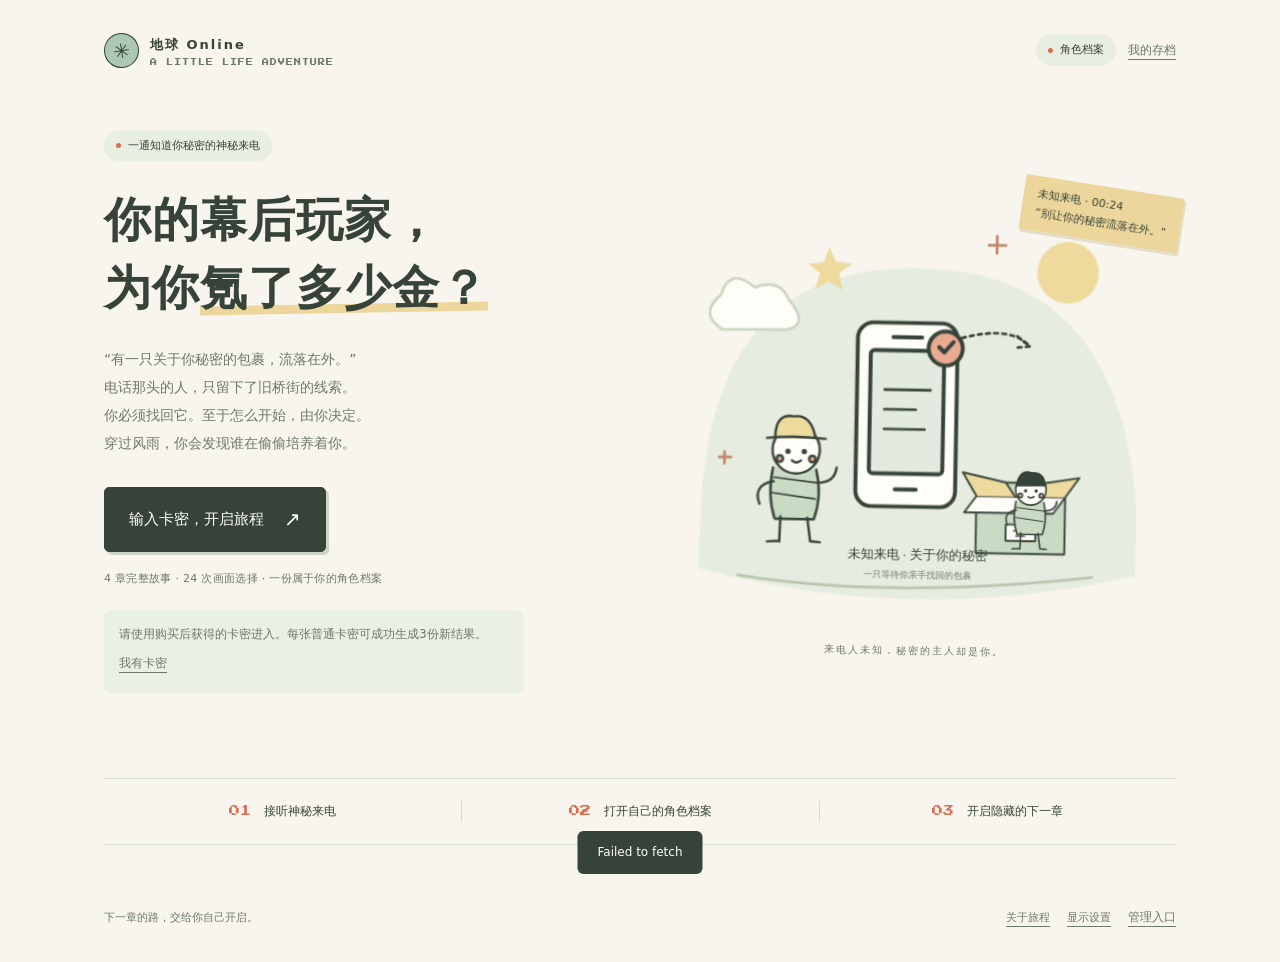
==== index.html @ 6437bb56 "Add frontend pages and test logic" ====
<!doctype html>
<html lang="zh-CN">
<head>
  <meta charset="UTF-8"><meta name="viewport" content="width=device-width,initial-scale=1,viewport-fit=cover">
  <meta name="theme-color" content="#f7f5ed">
  <title>地球 Online · 你的幕后玩家</title>
  <meta name="description" content="一通神秘来电，一只藏着你秘密的包裹。走过旧桥街、雨天和档案馆，找回自己的角色养成档案。">
  <link rel="icon" href="data:image/svg+xml,%3Csvg xmlns='http://www.w3.org/2000/svg' viewBox='0 0 80 80'%3E%3Crect x='12' y='20' width='56' height='45' rx='8' fill='%23acc4b7'/%3E%3Cpath d='M12 26L40 45 68 26' fill='none' stroke='%23364337' stroke-width='4'/%3E%3C/svg%3E">
  <link rel="stylesheet" href="./style.css">
  <script src="./qrcode.js" defer></script>
  <script type="module" src="./app.mjs"></script>
</head>
<body><main id="app"></main><div id="toast" class="toast" role="status" aria-live="polite"></div><div id="modal-root"></div></body>
</html>
---- style.css ----
@font-face{font-family:Pixel;src:url('./pixel.ttf') format('truetype');font-display:swap}
:root{--paper:#f7f5ed;--white:#fffdf7;--ink:#364338;--soft:#6d786d;--green:#dce7d9;--mint:#acc7b5;--orange:#d96e52;--yellow:#ecd69b;--line:#d7dccf;--serif:Georgia,'Songti SC','SimSun',serif;--sans:'PingFang SC','Microsoft YaHei',system-ui,sans-serif}
*{box-sizing:border-box}body{margin:0;color:var(--ink);background:var(--paper);font:15px/1.75 var(--sans);-webkit-font-smoothing:antialiased}button,input{font:inherit}button,a{-webkit-tap-highlight-color:transparent}button{cursor:pointer;color:inherit}button:disabled{cursor:default;opacity:.45}a{color:inherit}button:focus-visible,a:focus-visible,input:focus-visible{outline:3px solid var(--orange);outline-offset:5px}button{touch-action:manipulation}button svg{pointer-events:none}.pixel{font-family:Pixel,monospace;letter-spacing:.02em}.subtle{color:var(--soft)}.small{font-size:12px}.eyebrow{font:9px/1.8 Pixel,monospace;letter-spacing:1px}.page{max-width:1160px;margin:auto;padding:0 44px}.topbar{height:100px;display:flex;align-items:center;justify-content:space-between;gap:16px}.brand{display:flex;align-items:center;gap:11px;text-decoration:none;border:0;background:none;padding:0;text-align:left}.brand-mark{width:35px;height:35px;display:grid;place-items:center;border:1.5px solid var(--ink);border-radius:50%;background:var(--mint);font-size:20px;transform:rotate(-9deg)}.brand strong{font-size:13px;letter-spacing:2px}.brand small{display:block;font:7px/1.8 Pixel;color:var(--soft);letter-spacing:1px}.utility{display:flex;gap:12px;align-items:center}.textbtn{background:none;border:0;padding:6px 0;font-size:12px;color:var(--soft);text-decoration:underline;text-underline-offset:5px}.badge{display:inline-flex;align-items:center;gap:7px;background:#e9eee2;border-radius:20px;padding:6px 12px;font-size:11px}.badge:before{content:'';width:5px;height:5px;border-radius:50%;background:var(--orange)}.hero{min-height:665px;display:grid;grid-template-columns:1fr 1fr;align-items:center;gap:40px;padding:30px 0 65px}.hero-copy{padding-bottom:20px}.hero h1{font-size:47px;font-weight:600;letter-spacing:1px;line-height:1.45;margin:25px 0 22px}.hero h1 em{font-style:normal;position:relative;white-space:nowrap}.hero h1 em:after{content:'';position:absolute;left:0;right:0;height:9px;bottom:2px;background:var(--yellow);z-index:-1;transform:rotate(-1deg)}.hero p{max-width:395px;color:var(--soft);line-height:2;font-size:14px;margin:0 0 30px}.primary{border:1.5px solid var(--ink);border-radius:5px;background:var(--ink);color:var(--white);padding:14px 24px;display:inline-flex;align-items:center;justify-content:center;gap:20px;box-shadow:3px 3px 0 #ced5c7;transition:transform .2s,box-shadow .2s}.primary:hover{transform:translate(-1px,-2px);box-shadow:4px 5px 0 #ced5c7}.primary:active{transform:translate(1px,1px);box-shadow:1px 1px 0 #ced5c7}.primary .arrow{font-size:20px;font-weight:400}.secondary{border:1px solid var(--line);border-radius:5px;background:var(--white);padding:11px 20px}.hero-actions{display:flex;gap:16px;align-items:center;flex-wrap:wrap}.micro{font-size:11px;color:var(--soft);margin-top:17px;letter-spacing:.3px}.hero-art{position:relative;transform:rotate(1deg)}.hero-art svg{width:100%;display:block}.art-caption{position:absolute;bottom:17px;left:0;right:0;text-align:center;font:10px var(--serif);letter-spacing:2px;color:var(--soft)}.hero-note{position:absolute;top:15px;right:-2px;font-size:11px;transform:rotate(8deg);background:var(--yellow);padding:8px 14px;box-shadow:2px 3px 0 #e4dec8}.intro-strip{border-top:1px solid var(--line);border-bottom:1px solid var(--line);display:grid;grid-template-columns:repeat(3,1fr);padding:22px 0;margin-bottom:44px}.intro-strip>div{display:flex;gap:13px;align-items:center;justify-content:center;font-size:12px}.intro-strip>div+div{border-left:1px solid var(--line)}.intro-strip span{font:11px Pixel;color:var(--orange)}.site-foot{display:flex;justify-content:space-between;gap:20px;align-items:center;padding:12px 0 28px;font-size:11px;color:var(--soft)}.footlinks{display:flex;gap:17px}.footlinks button{font-size:11px}.story-shell{max-width:750px;margin:auto;padding:0 28px 26px}.story-shell .topbar{height:75px}.story-head{text-align:center;max-width:530px;margin:14px auto 7px}.chapter{font-size:10px;color:var(--soft);letter-spacing:2px}.chapter b{font:8px Pixel;color:var(--orange);margin-right:8px}.story-head h1{font-size:25px;line-height:1.5;font-weight:600;margin:12px 0 9px;letter-spacing:1px}.story-head p{font-size:13px;line-height:1.9;color:var(--soft);margin:0 auto;min-height:50px;max-width:465px}.progress-line{height:3px;background:#e6e9df;border-radius:5px;overflow:hidden;margin:0 0 15px}.progress-line>span{display:block;height:100%;background:var(--mint);transition:width .4s}.counter{font:9px Pixel;color:var(--soft);white-space:nowrap}.stage{position:relative;max-width:575px;margin:auto;aspect-ratio:600/600;isolation:isolate}.stage>svg{width:100%;height:100%;display:block;overflow:visible}.scene-piece{opacity:0;transform-box:fill-box;transform-origin:50% 90%;animation:appear .55s cubic-bezier(.16,1,.3,1) forwards;animation-delay:var(--delay,.1s)}.scene-line{stroke-linecap:round;stroke-linejoin:round}.scene-sway{transform-box:fill-box;transform-origin:50% 95%;animation:sway 5s ease-in-out infinite}.anchor{position:absolute;transform:translate(-50%,-50%);z-index:3;width:max-content;max-width:37%;padding:0;border:0;background:none;min-width:44px;min-height:44px}.anchor .bubble{position:relative;display:block;background:rgba(255,253,247,.97);border:1.3px solid var(--ink);border-radius:6px;padding:7px 11px;font-size:12px;line-height:1.6;box-shadow:2px 3px 0 rgba(54,67,56,.12);opacity:0;animation:bubble-in .35s ease-out forwards;animation-delay:var(--delay,.5s);transition:background .15s,box-shadow .15s}.anchor .bubble:before{content:'';position:absolute;left:50%;top:-6px;width:9px;height:9px;background:inherit;border-left:1.3px solid var(--ink);border-top:1.3px solid var(--ink);transform:translateX(-50%) rotate(45deg)}.anchor:hover .bubble,.anchor.selected .bubble{background:var(--green);box-shadow:3px 4px 0 rgba(54,67,56,.2)}.anchor.selected .bubble{border-width:2px}.choice-mark{font-size:10px;color:var(--orange);margin-right:4px}.stage-help{text-align:center;font-size:11px;color:var(--soft);margin:-4px 0 16px;min-height:20px}.story-footer{display:flex;align-items:center;justify-content:space-between;gap:20px;max-width:575px;margin:auto;border-top:1px solid var(--line);padding-top:14px}.story-footer .primary{padding:9px 20px;font-size:13px}.backbtn{border:0;background:none;padding:8px 0;color:var(--soft);font-size:12px}.inventory{display:flex;gap:6px;align-items:center}.inventory span{border:1px solid var(--line);background:#f2f2e8;font-size:10px;border-radius:4px;padding:2px 7px}.inventory label{font-size:10px;color:var(--soft);margin-right:3px}.saved{font-size:10px;color:var(--soft)}.skip-animation{background:none;border:0;font-size:10px;color:var(--soft);padding:7px}.stage.skip .scene-piece,.stage.skip .bubble{animation:none;opacity:1;translate:none;rotate:none}.stage.skip .scene-sway{animation:none}.transition-note{max-width:520px;text-align:center;color:var(--soft);font-size:11px;margin:8px auto 0;animation:fade .3s}.result-shell{max-width:820px;padding:0 28px 50px;margin:auto}.result-paper{background:var(--white);border:1px solid #dce0d3;padding:35px 44px 28px;position:relative;box-shadow:5px 6px 0 #e9eadf;margin:20px 0 28px}.result-paper:before{content:'';position:absolute;left:42%;top:-11px;width:95px;height:23px;background:#e8dfbeaa;transform:rotate(-3deg)}.result-head{display:flex;gap:10px;justify-content:space-between;align-items:center;font-size:10px;color:var(--soft)}.result-title{text-align:center;margin-top:25px}.result-title h1{font-size:33px;line-height:1.5;letter-spacing:2px;margin:10px 0}.role-art{height:185px;max-width:260px;margin:0 auto}.role-art svg{width:100%;height:100%}.amount-block{text-align:center;padding:18px 0 24px}.amount-block small{font-size:11px;color:var(--soft);letter-spacing:2px}.amount{font:32px/1.6 Pixel;margin-top:14px}.amount-unit{font-size:11px;color:var(--soft);margin-top:6px}.section-title{display:flex;align-items:center;gap:12px;margin:20px 0 12px;font-size:13px;font-weight:600}.section-title:after{content:'';height:1px;background:var(--line);flex:1}.ledger{border-top:1px dashed #b8c5b5}.pack{border-bottom:1px dashed #cdd5c5;padding:13px 0}.pack-line{display:flex;align-items:center;justify-content:space-between;gap:10px;font-size:13px}.pack-line strong{font-weight:600}.pack-line span{font:11px Pixel}.pack p{font-size:11px;color:var(--soft);margin:7px 0 0;line-height:1.8}.pack details{font-size:11px;color:var(--soft);margin-top:6px}.pack summary{cursor:pointer;font-size:10px;list-style:none}.pack summary:before{content:'＋ ';color:var(--orange)}.pack details[open] summary:before{content:'－ '}.portrait{font-size:13px;line-height:2;color:#566052}.message{font-size:14px;line-height:2;padding:13px 0 8px;margin:0;color:var(--ink)}.message:before{content:'“';font:40px var(--serif);color:var(--orange);display:block;height:31px}.result-actions{text-align:center;margin:30px 0 12px}.egg-card{border-top:1px dashed #c1cbb9;margin-top:28px;padding:28px 0 0;animation:fade .5s}.egg-card .eyebrow{color:var(--orange)}.egg-card h2{font-size:22px;line-height:1.5;margin:16px 0}.egg-card p{font-size:13px;line-height:2;white-space:pre-line}.result-tail{text-align:center;font-size:10px;color:var(--soft);margin-top:25px}.button-row{display:flex;justify-content:center;gap:12px;flex-wrap:wrap}.end-note{text-align:center;margin:30px 0 16px;color:var(--soft);font-size:12px}.history-list{display:grid;gap:10px}.history-item{display:flex;justify-content:space-between;align-items:center;gap:15px;border:1px solid var(--line);background:var(--white);border-radius:6px;padding:16px;text-align:left}.history-item span{font-size:11px;color:var(--soft)}.modal-overlay{position:fixed;inset:0;background:#27342c66;backdrop-filter:blur(5px);display:grid;place-items:center;z-index:50;padding:24px;animation:fade .2s}.modal{width:min(540px,100%);max-height:88svh;overflow:auto;border:1px solid var(--ink);border-radius:9px;background:var(--paper);padding:28px;box-shadow:7px 9px 0 #2e3f3033}.modal.wide{width:min(670px,100%)}.modal-top{display:flex;justify-content:space-between;gap:20px;align-items:center;margin-bottom:15px}.modal h2{font-size:21px;margin:0}.modal p{font-size:13px;color:var(--soft);line-height:1.9}.closebtn{border:0;background:none;font-size:24px;width:35px;height:35px}.modal label{display:block;font-size:12px;margin:16px 0 6px}.modal input{width:100%;border:1px solid #b6c0b0;border-radius:4px;background:var(--white);padding:11px;font-size:13px;color:var(--ink)}.modal .primary{margin-top:20px;min-width:140px}.error{color:#b14b37!important;font-size:12px!important;min-height:20px}.poster-wrap{max-height:58svh;overflow:auto;background:#e9eadd;border-radius:4px;padding:12px;text-align:center}.poster-wrap img{max-width:100%;height:auto;display:block;box-shadow:0 2px 8px #0001}.toast{position:fixed;bottom:26px;left:50%;transform:translate(-50%,15px);background:var(--ink);color:var(--white);padding:11px 20px;font-size:12px;border-radius:6px;opacity:0;pointer-events:none;z-index:99;transition:.2s;max-width:90vw;text-align:center}.toast.show{opacity:1;transform:translate(-50%,0)}.loading-dot{width:9px;height:9px;background:var(--orange);box-shadow:15px 0 #b6c8b0,30px 0 #edda9c;animation:fade 1s infinite alternate;margin:40px auto}.hidden{display:none!important}@keyframes appear{from{opacity:0;translate:0 10px;rotate:-2deg}to{opacity:1;translate:0 0;rotate:0deg}}@keyframes bubble-in{from{opacity:0;translate:0 5px}to{opacity:1;translate:0 0}}@keyframes sway{0%,100%{rotate:-1.5deg}50%{rotate:1.5deg}}@keyframes fade{from{opacity:0}to{opacity:1}}
@media(min-width:900px){.story-head{margin-top:20px}.stage{max-width:500px}.story-shell{max-width:860px}.story-shell .topbar{height:80px}}
@media(max-width:700px){.page{padding:0 24px}.topbar{height:78px}.hero{display:flex;flex-direction:column;gap:8px;padding:14px 0 32px;min-height:0}.hero-copy{align-self:stretch;padding-bottom:0}.hero h1{font-size:34px;margin:19px 0 17px;line-height:1.5}.hero p{font-size:13px;line-height:1.9;margin-bottom:22px}.hero-art{width:min(390px,100%);margin-top:8px}.hero-note{font-size:10px;top:12px;right:5px}.hero-actions .primary{font-size:13px;padding:13px 20px}.intro-strip{padding:17px 0;margin-bottom:20px}.intro-strip>div{font-size:10px;gap:6px;flex-direction:column}.intro-strip span{font-size:9px}.site-foot{font-size:10px;align-items:flex-start;flex-direction:column;gap:8px}.brand strong{font-size:12px}.brand small{font-size:6px}.badge{font-size:10px}.story-shell{padding:0 17px 20px}.story-shell .topbar{height:65px}.story-head{margin-top:9px}.story-head h1{font-size:22px;margin:9px 0}.story-head p{font-size:12px;line-height:1.85;min-height:64px;max-width:360px}.stage{margin:0 -4px;max-width:none}.story-footer{gap:8px}.inventory{gap:4px}.inventory span{font-size:9px;padding:2px 5px}.anchor .bubble{font-size:11px;padding:6px 9px}.stage-help{font-size:10px;margin-top:2px}.result-shell{padding:0 18px 35px}.result-paper{padding:29px 22px 23px;margin-top:15px}.result-title h1{font-size:26px}.role-art{height:170px}.amount{font-size:27px}.result-head{font-size:9px}.pack-line span{font-size:10px}.result-actions .primary{font-size:13px}.modal-overlay{padding:16px}.modal{padding:22px}.button-row .primary,.button-row .secondary{font-size:12px}.portrait{font-size:12px}.message{font-size:13px}.counter{font-size:8px}}
@media(prefers-reduced-motion:reduce){*,*:before,*:after{animation:none!important;transition:none!important;scroll-behavior:auto!important}.scene-piece,.anchor .bubble{opacity:1!important;translate:none!important;rotate:none!important}}

#app{container-type:inline-size}body.phone-preview #app{max-width:390px;margin:0 auto;border-left:1px solid #d7dccf;border-right:1px solid #d7dccf;min-height:100svh}
@container (max-width:700px){.page{padding:0 24px}.topbar{height:78px}.hero{display:flex;flex-direction:column;gap:8px;padding:14px 0 32px;min-height:0}.hero-copy{align-self:stretch;padding-bottom:0}.hero h1{font-size:34px;margin:19px 0 17px;line-height:1.5}.hero p{font-size:13px;line-height:1.9;margin-bottom:22px}.hero-art{width:min(390px,100%);margin-top:8px}.hero-note{font-size:10px;top:12px;right:5px}.hero-actions .primary{font-size:13px;padding:13px 20px}.intro-strip{padding:17px 0;margin-bottom:20px}.intro-strip>div{font-size:10px;gap:6px;flex-direction:column}.intro-strip span{font-size:9px}.site-foot{font-size:10px;align-items:flex-start;flex-direction:column;gap:8px}.brand strong{font-size:12px}.brand small{font-size:6px}.badge{font-size:10px}.story-shell{padding:0 17px 20px}.story-shell .topbar{height:65px}.story-head{margin-top:9px}.story-head h1{font-size:22px;margin:9px 0}.story-head p{font-size:12px;line-height:1.85;min-height:64px;max-width:360px}.stage{margin:0 -4px;max-width:none}.story-footer{gap:8px}.inventory{gap:4px}.inventory span{font-size:9px;padding:2px 5px}.anchor .bubble{font-size:11px;padding:6px 9px}.stage-help{font-size:10px;margin-top:2px}.result-shell{padding:0 18px 35px}.result-paper{padding:29px 22px 23px;margin-top:15px}.result-title h1{font-size:26px}.role-art{height:170px}.amount{font-size:27px}.result-head{font-size:9px}.pack-line span{font-size:10px}.result-actions .primary{font-size:13px}.modal-overlay{padding:16px}.modal{padding:22px}.button-row .primary,.button-row .secondary{font-size:12px}.portrait{font-size:12px}.message{font-size:13px}.counter{font-size:8px}}

.utility{flex-shrink:0}.utility .textbtn{white-space:nowrap}

/* Scene-first revision: one illustrated setting, labels attached to actual objects. */
.story-head p{font-size:15px;line-height:1.75;min-height:0;max-width:560px;color:#566652}.story-head h1{margin:12px 0 6px}.story-head{margin-bottom:3px}.stage{max-width:600px;margin-top:7px}.scene-location{position:absolute;z-index:2;top:6.1%;left:50%;transform:translateX(-50%);color:#7b8571;background:#fffdf7cc;border-radius:20px;padding:1px 10px;white-space:nowrap;font-size:10px;letter-spacing:1px;pointer-events:none}.anchor{max-width:32%;min-height:44px}.anchor .bubble{font-size:13px;line-height:1.5;padding:9px 11px;min-height:42px;display:flex;align-items:center;justify-content:center}.anchor .bubble:before{display:none}.choices-5 .anchor,.choices-6 .anchor{max-width:29%}.choices-6 .anchor .bubble{font-size:12px;padding:7px 9px}.target-selected{filter:drop-shadow(0 3px 3px #74966b66)}.stage-help{margin:2px 0 16px}.character-work{margin:0;color:var(--soft);font-size:12px}.role-tag{display:inline-block;margin:12px 0 5px;border:1px solid #cfdbc5;background:#eef2e7;padding:4px 12px;border-radius:20px;color:#607456;font-size:12px}.result-title h1{font-size:38px;letter-spacing:1px;margin-bottom:3px}.result-hook{font-family:var(--serif);font-size:17px;line-height:1.8;max-width:490px;margin:15px auto 5px}.character-resonance{max-width:500px;margin:0 auto;color:var(--soft);font-size:12px;line-height:1.9}.reading-note{font-size:12px;line-height:1.9;color:var(--soft);margin:7px 0 17px}.pack{padding:25px 0 24px}.pack-index{font:8px/1.8 Pixel;color:#859779;margin-bottom:10px}.pack-line strong{font-size:18px;font-weight:600}.pack-line span{font-size:13px}.pack-line span small{font-family:var(--sans);font-size:11px;font-weight:400;color:var(--soft)}.budget-line{height:4px;background:#edf0e6;margin:15px 0 8px;overflow:hidden;border-radius:10px}.budget-line span{height:100%;display:block;background:#a7c19b}.pack-meta{font-size:10px;color:#7c8a70;margin-bottom:17px}.skill-reading p{font-size:13px;line-height:1.95;margin:12px 0;color:#566052}.skill-reading b{display:block;font-size:11px;font-weight:600;color:#7c8e70;margin-bottom:2px}.skill-reading .skill-cost{padding-left:12px;border-left:2px solid #e5c7ac}.skill-reading .skill-cost b{color:#b7815e}.skill-reading .skill-tip{padding:12px 14px;background:#eef2e7;border-radius:6px}.skill-basis{margin-top:17px!important}.skill-basis summary{font-size:11px}.skill-basis p{font-size:11px;line-height:1.9}.pack-evidence{padding:0;list-style:none;font-size:11px;color:var(--soft);margin:12px 0}.pack-evidence li{margin:8px 0}.pack-evidence span{display:block}.pack-evidence strong{font-weight:500;color:#526d49}.portrait{font-size:14px;line-height:2.1}.combination{background:#f3f0e5;border-radius:7px;padding:16px 20px;margin:18px 0 24px}.combination p{font-size:13px;line-height:2;margin:0;color:#566052}.insight-title{font-size:15px;line-height:1.7;margin:25px 0 10px;font-weight:600}.evidence-list{list-style:none;padding:0;margin:15px 0 25px;border-top:1px solid var(--line)}.evidence-list li{padding:13px 0;border-bottom:1px solid var(--line);display:flex;justify-content:space-between;gap:16px;font-size:12px}.evidence-list span{color:var(--soft)}.evidence-list strong{text-align:right;font-weight:500;max-width:55%;color:#526d49}.next-step{padding:20px;background:#eaf0e3;border-radius:8px;margin:24px 0}.next-step h3{font-size:15px;font-weight:600;margin:10px 0}.next-step p{font-size:13px;line-height:2;margin:0}.result-tail{line-height:2}.result-paper{padding-bottom:34px}.role-art{height:160px}.story-footer{max-width:600px}
@media(min-width:900px){.stage{max-width:530px}.story-shell{max-width:860px}.story-head{max-width:650px;margin-top:14px}.story-head p{font-size:14px}.story-head h1{font-size:25px}}
@media(max-width:700px){.story-head p{font-size:13px;line-height:1.85;min-height:44px}.story-head h1{font-size:21px}.scene-location{font-size:9px;top:5.2%}.stage{margin:2px -7px 0;max-width:none}.anchor .bubble{font-size:11px;padding:7px 8px;min-height:44px}.choices-6 .anchor .bubble{font-size:11px;padding:6px 7px}.result-title h1{font-size:30px}.result-hook{font-size:16px}.pack-line strong{font-size:16px}.pack-line span{font-size:11px}.skill-reading p,.portrait{font-size:13px}.pack{padding:23px 0}.result-paper{padding-left:21px;padding-right:21px}.evidence-list li{font-size:11px}.scene-location{letter-spacing:0}.story-shell .brand small{font-size:5px}.story-footer .saved{white-space:nowrap}.story-footer .inventory span{padding:2px 4px}}
@container (max-width:700px){.story-head p{font-size:13px;line-height:1.85;min-height:44px}.story-head h1{font-size:21px}.scene-location{font-size:9px;top:5.2%}.stage{margin:2px -7px 0;max-width:none}.anchor .bubble{font-size:11px;padding:7px 8px;min-height:44px}.choices-6 .anchor .bubble{font-size:11px;padding:6px 7px}.result-title h1{font-size:30px}.result-hook{font-size:16px}.pack-line strong{font-size:16px}.pack-line span{font-size:11px}.skill-reading p,.portrait{font-size:13px}.pack{padding:23px 0}.result-paper{padding-left:21px;padding-right:21px}.evidence-list li{font-size:11px}.scene-location{letter-spacing:0}.story-shell .brand small{font-size:5px}.story-footer .saved{white-space:nowrap}.story-footer .inventory span{padding:2px 4px}}

/* Place caption below the action anchors so it never covers a choice. */
.scene-location{top:93.2%;background:transparent;font-size:10px;letter-spacing:.5px}
.access-note{font-size:12px;line-height:1.9;color:var(--soft);max-width:420px;margin-top:22px;padding:13px 15px;background:#eaf0e3;border-radius:7px}.access-note b{color:var(--ink)}.chapter-card{text-align:center;max-width:570px;margin:35px auto 50px;padding:25px 30px 30px;border:1px solid var(--line);background:var(--white);box-shadow:5px 6px #e8ebdf}.chapter-card h1{font-size:30px;line-height:1.6;margin:17px 0}.chapter-art{width:205px;height:170px;margin:0 auto 15px;overflow:hidden}.chapter-art svg{width:205px;height:205px;display:block;margin-top:-20px}.chapter-background{text-align:left;font-size:14px;line-height:2.1;color:#596653}.chapter-background p{margin:10px 0}.chapter-goal{background:#edf1e5;border-radius:7px;padding:12px 15px;text-align:left;font-size:12px;line-height:1.9;margin:23px 0}.chapter-goal span{display:block;color:#879778;font-size:10px}.chapter-card>.primary{margin:0 auto 15px}.chapter-card>.textbtn{display:block;margin:auto}.choice-feedback{display:block;font-size:13px;color:#58734b;background:#eaf0e3;padding:9px 13px;border-radius:6px;animation:fade .2s}.discovery-copy{padding:7px 0 10px;max-width:510px;margin:auto}.discovery-copy p{margin:5px 0;font-size:14px;line-height:1.9;min-height:0}.discovery-stage .target{animation:archive-up .8s ease-out forwards;animation-delay:.4s}.opening-card{max-width:560px;margin:30px auto;text-align:center}.opening-card h1{font-size:27px;line-height:1.7;margin:23px 0}.opening-art{width:310px;height:280px;overflow:hidden;margin:auto}.opening-art svg{width:310px;height:310px}.opening-art .target{animation:archive-up 1.3s ease-out forwards;animation-delay:.4s}.opening-lines{font-size:13px;line-height:1.9;color:var(--soft)}.opening-lines p{opacity:0;animation:fade .6s forwards;margin:5px 0}.opening-lines p:nth-child(1){animation-delay:.5s}.opening-lines p:nth-child(2){animation-delay:1.1s}.opening-lines p:nth-child(3){animation-delay:1.7s}.opening-card .loading-dot{margin:25px auto}.opening-card>.small{font-size:11px;max-width:360px;margin:20px auto}.opening-art .target-link{display:none}@keyframes archive-up{from{opacity:0;translate:0 35px}to{opacity:1;translate:0 0}}
@media(max-width:700px){.chapter-card{margin:20px 0 30px;padding:23px 22px}.chapter-card h1{font-size:25px}.chapter-background{font-size:13px}.chapter-art{width:190px;height:160px}.chapter-art svg{width:190px;height:190px}.discovery-copy p{font-size:13px}.opening-card h1{font-size:24px}.opening-art{width:280px;height:245px}.opening-art svg{width:280px;height:280px}.access-note{font-size:11px}.footlinks{gap:13px}.site-foot .textbtn{white-space:nowrap}}
@container(max-width:700px){.chapter-card{margin:20px 0 30px;padding:23px 22px}.chapter-card h1{font-size:25px}.chapter-background{font-size:13px}.chapter-art{width:190px;height:160px}.chapter-art svg{width:190px;height:190px}.discovery-copy p{font-size:13px}.opening-card h1{font-size:24px}.opening-art{width:280px;height:245px}.opening-art svg{width:280px;height:280px}.access-note{font-size:11px}.footlinks{gap:13px}.site-foot .textbtn{white-space:nowrap}}
.name-card label{display:block;text-align:left;font-size:12px;margin:26px 0 8px}.name-card input{width:100%;font:18px/1.7 var(--sans);color:var(--ink);padding:13px 15px;border:1px solid #bdc9b3;border-radius:6px;background:var(--paper)}.name-card>.small{text-align:left;line-height:1.9}.name-card>.error{font-size:12px;min-height:24px}.archive-owner{font-size:16px;line-height:1.8;color:#647a58;margin:0 0 18px;overflow-wrap:anywhere}
.role-art{height:210px;margin-top:12px;margin-bottom:13px}.role-art .character-original{width:100%;height:100%;object-fit:contain;display:block;border-radius:8px}.journey-summary{font-size:12px;line-height:1.95;background:#edf2e5;border-radius:6px;padding:15px;color:#637358}

/* Clear result hierarchy and progressive disclosure. */
.result-section{margin:34px 0}.result-paper h2.section-title{display:block;color:#a65339;font-family:var(--sans);font-size:27px;font-weight:800;line-height:1.4;letter-spacing:1px;padding:0 0 13px;margin:0 0 15px;border-bottom:2px solid #dfb49a;background:none}.compact-ledger .pack{padding:17px 0;border-bottom:1px solid var(--line)}.compact-ledger .pack:first-child{padding-top:3px}.compact-ledger .pack-line strong{font-size:18px}.compact-ledger .pack-line span{font-size:14px;color:#526d49}.pack-detail{margin-top:10px}.pack-detail>summary,.full-reading>summary{cursor:pointer;color:#8c472e;font-size:13px;font-weight:600;line-height:1.8;min-height:44px;padding:10px 0;list-style:none}.pack-detail>summary::before,.full-reading>summary::before{content:'＋';margin-right:8px}.pack-detail[open]>summary::before,.full-reading[open]>summary::before{content:'－'}.full-reading{border:1px solid #dfd9c9;border-radius:10px;padding:0 17px;background:#faf7ee}.full-reading>summary{font-size:16px}.full-reading>summary span{display:block;font-size:11px;font-weight:400;color:#788071;margin-left:25px}.expanded-reading{padding:6px 0 8px}.result-brief{margin:0 0 17px}.result-paper .character-resonance{text-align:left;margin:12px 0}.result-paper .message{margin:12px 0;padding:18px 21px;background:#f4ede2;border-radius:8px}.egg-card h2{font-size:26px;color:#a65339;line-height:1.5}.result-paper .amount-block small{font-size:18px;color:#a65339;font-weight:700}.result-paper .amount{font-size:46px;margin:10px 0}.result-hook{margin-top:13px}.result-title .role-art{height:190px}
@media(max-width:700px){.result-paper h2.section-title{font-size:24px}.result-section{margin:29px 0}.result-paper .amount{font-size:37px}.compact-ledger .pack-line strong{font-size:17px}.compact-ledger .pack-line span{font-size:12px}.egg-card h2{font-size:23px}}
@container(max-width:700px){.result-paper h2.section-title{font-size:24px}.result-section{margin:29px 0}.result-paper .amount{font-size:37px}.compact-ledger .pack-line strong{font-size:17px}.compact-ledger .pack-line span{font-size:12px}.egg-card h2{font-size:23px}}

.campaign-steps{padding-left:23px;margin:23px 0}.campaign-steps li{padding:6px 0 12px 5px;color:#a65339}.campaign-steps li b{font-size:16px}.campaign-steps li p{color:#566052;font-size:14px;line-height:1.9;margin:7px 0}
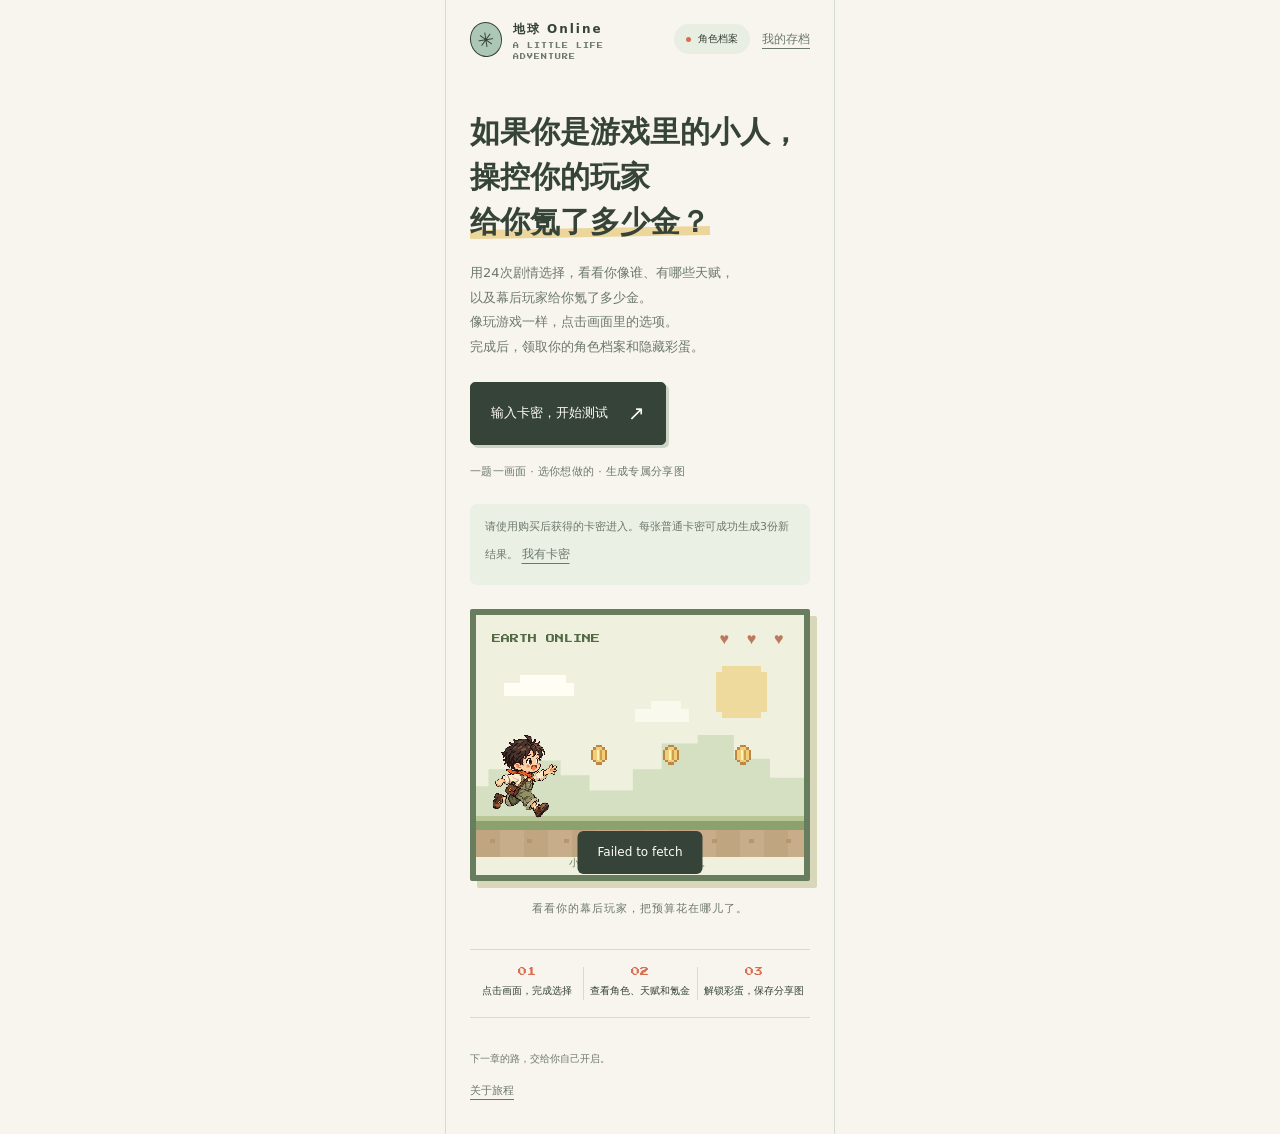
==== commit 057cd8e7: "Publish approved Earth Online v19 experience Update character artwork, compact result layout, player" ====
--- a/index.html
+++ b/index.html
@@ -3,7 +3,7 @@
 <head>
   <meta charset="UTF-8"><meta name="viewport" content="width=device-width,initial-scale=1,viewport-fit=cover">
   <meta name="theme-color" content="#f7f5ed">
-  <title>地球 Online · 你的幕后玩家</title>
+  <title>如果你是游戏里的小人，操控你的玩家给你氪了多少金？</title>
   <meta name="description" content="一通神秘来电，一只藏着你秘密的包裹。走过旧桥街、雨天和档案馆，找回自己的角色养成档案。">
   <link rel="icon" href="data:image/svg+xml,%3Csvg xmlns='http://www.w3.org/2000/svg' viewBox='0 0 80 80'%3E%3Crect x='12' y='20' width='56' height='45' rx='8' fill='%23acc4b7'/%3E%3Cpath d='M12 26L40 45 68 26' fill='none' stroke='%23364337' stroke-width='4'/%3E%3C/svg%3E">
   <link rel="stylesheet" href="./style.css">
--- a/style.css
+++ b/style.css
@@ -22,7 +22,7 @@
 @media(max-width:700px){.chapter-card{margin:20px 0 30px;padding:23px 22px}.chapter-card h1{font-size:25px}.chapter-background{font-size:13px}.chapter-art{width:190px;height:160px}.chapter-art svg{width:190px;height:190px}.discovery-copy p{font-size:13px}.opening-card h1{font-size:24px}.opening-art{width:280px;height:245px}.opening-art svg{width:280px;height:280px}.access-note{font-size:11px}.footlinks{gap:13px}.site-foot .textbtn{white-space:nowrap}}
 @container(max-width:700px){.chapter-card{margin:20px 0 30px;padding:23px 22px}.chapter-card h1{font-size:25px}.chapter-background{font-size:13px}.chapter-art{width:190px;height:160px}.chapter-art svg{width:190px;height:190px}.discovery-copy p{font-size:13px}.opening-card h1{font-size:24px}.opening-art{width:280px;height:245px}.opening-art svg{width:280px;height:280px}.access-note{font-size:11px}.footlinks{gap:13px}.site-foot .textbtn{white-space:nowrap}}
 .name-card label{display:block;text-align:left;font-size:12px;margin:26px 0 8px}.name-card input{width:100%;font:18px/1.7 var(--sans);color:var(--ink);padding:13px 15px;border:1px solid #bdc9b3;border-radius:6px;background:var(--paper)}.name-card>.small{text-align:left;line-height:1.9}.name-card>.error{font-size:12px;min-height:24px}.archive-owner{font-size:16px;line-height:1.8;color:#647a58;margin:0 0 18px;overflow-wrap:anywhere}
-.role-art{height:210px;margin-top:12px;margin-bottom:13px}.role-art .character-original{width:100%;height:100%;object-fit:contain;display:block;border-radius:8px}.journey-summary{font-size:12px;line-height:1.95;background:#edf2e5;border-radius:6px;padding:15px;color:#637358}
+.role-art{height:210px;margin-top:12px;margin-bottom:13px}.role-art .character-original{width:100%;height:100%;object-fit:contain;display:block;border-radius:0}.journey-summary{font-size:12px;line-height:1.95;background:#edf2e5;border-radius:6px;padding:15px;color:#637358}
 
 /* Clear result hierarchy and progressive disclosure. */
 .result-section{margin:34px 0}.result-paper h2.section-title{display:block;color:#a65339;font-family:var(--sans);font-size:27px;font-weight:800;line-height:1.4;letter-spacing:1px;padding:0 0 13px;margin:0 0 15px;border-bottom:2px solid #dfb49a;background:none}.compact-ledger .pack{padding:17px 0;border-bottom:1px solid var(--line)}.compact-ledger .pack:first-child{padding-top:3px}.compact-ledger .pack-line strong{font-size:18px}.compact-ledger .pack-line span{font-size:14px;color:#526d49}.pack-detail{margin-top:10px}.pack-detail>summary,.full-reading>summary{cursor:pointer;color:#8c472e;font-size:13px;font-weight:600;line-height:1.8;min-height:44px;padding:10px 0;list-style:none}.pack-detail>summary::before,.full-reading>summary::before{content:'＋';margin-right:8px}.pack-detail[open]>summary::before,.full-reading[open]>summary::before{content:'－'}.full-reading{border:1px solid #dfd9c9;border-radius:10px;padding:0 17px;background:#faf7ee}.full-reading>summary{font-size:16px}.full-reading>summary span{display:block;font-size:11px;font-weight:400;color:#788071;margin-left:25px}.expanded-reading{padding:6px 0 8px}.result-brief{margin:0 0 17px}.result-paper .character-resonance{text-align:left;margin:12px 0}.result-paper .message{margin:12px 0;padding:18px 21px;background:#f4ede2;border-radius:8px}.egg-card h2{font-size:26px;color:#a65339;line-height:1.5}.result-paper .amount-block small{font-size:18px;color:#a65339;font-weight:700}.result-paper .amount{font-size:46px;margin:10px 0}.result-hook{margin-top:13px}.result-title .role-art{height:190px}
@@ -30,3 +30,41 @@
 @container(max-width:700px){.result-paper h2.section-title{font-size:24px}.result-section{margin:29px 0}.result-paper .amount{font-size:37px}.compact-ledger .pack-line strong{font-size:17px}.compact-ledger .pack-line span{font-size:12px}.egg-card h2{font-size:23px}}
 
 .campaign-steps{padding-left:23px;margin:23px 0}.campaign-steps li{padding:6px 0 12px 5px;color:#a65339}.campaign-steps li b{font-size:16px}.campaign-steps li p{color:#566052;font-size:14px;line-height:1.9;margin:7px 0}
+/* Result v10: plain language, a five-level panel, and a compact first read. */
+.result-v10{max-width:780px;margin-inline:auto;background:#fffdf6}.result-v10 .result-head{font:11px/1.6 var(--sans);color:#7d806c;letter-spacing:1px}.result-v10 .result-title h1{font:700 clamp(29px,5vw,46px)/1.3 var(--sans);color:#314839;letter-spacing:0;margin:8px 0}.result-v10 .archive-owner{font-size:15px;color:#6e7a68;margin-top:24px}.result-v10 .role-art{height:280px;margin:12px auto 5px;max-width:320px;background:transparent;border-radius:0;overflow:visible}.result-v10 .character-original{width:100%;height:100%;object-fit:contain;mix-blend-mode:multiply}.personality-tags{display:flex;gap:7px;justify-content:center;flex-wrap:wrap;margin:15px 0}.personality-tags span{padding:5px 12px;background:#e9efdf;border-radius:20px;color:#526d46;font-size:12px}.result-one-line{max-width:470px;margin:16px auto 28px!important;font-size:19px;line-height:1.7;font-weight:600;color:#344b3c}.result-v10 .amount-block{background:#f3e3c5;border:1px solid #e4cda6;border-radius:16px;padding:26px 18px;text-align:center;margin:28px 0}.panel-kicker{font-size:14px;color:#74664e;margin:0 0 7px}.result-v10 .amount{font:750 clamp(36px,8vw,58px)/1.3 var(--sans);color:#a65339;letter-spacing:-1px}.value-equivalent{font-size:15px;line-height:1.8;color:#645540;margin:12px auto;max-width:420px}.budget-tag{display:inline-block;padding:5px 12px;background:#fff8e9;border-radius:20px;color:#886337;font-size:12px}.fiction-note{font-size:10px;line-height:1.8;color:#8a8677;margin:14px 0 0}.result-v10 .section-title{font-size:25px;font-weight:750;color:#a65339;line-height:1.5;margin:0 0 9px}.result-v10 .result-section{padding:27px 0;border-top:1px solid #e0dfcf}.attribute-grid{display:grid;grid-template-columns:1fr 1fr;gap:13px;margin:20px 0 4px}.attribute-card{background:#f0f3e9;border:1px solid #d7dfca;border-radius:13px;padding:20px}.attribute-top{display:flex;align-items:center;justify-content:space-between;gap:10px}.attribute-top h3{font-size:19px;margin:0;font-weight:700;color:#354d39}.attribute-top b{font:700 18px/1.3 var(--sans);color:#526e48;white-space:nowrap}.attribute-top small{font-size:11px;font-weight:400;color:#8d9a80}.level-dots{display:flex;gap:5px;margin:14px 0 15px}.level-dots i{display:block;flex:1;height:9px;border-radius:2px;background:#dce2d4;border:1px solid #d2d9c9}.level-dots i.lit{background:#789667;border-color:#789667}.skill-fit{font-size:13px;line-height:1.9;color:#40563f;margin:0 0 13px}.skill-drain{font-size:12px;line-height:1.9;color:#8d654b;background:#faf4e8;padding:12px;border-radius:7px;margin:0}.skill-drain b{display:block;font-size:11px;margin-bottom:4px}.attribute-card details{margin-top:12px}.attribute-card summary{font-size:12px;color:#607853;cursor:pointer}.attribute-card details p{font-size:12px;line-height:1.9;color:#61715b}.attribute-card .skill-tip{border-left:2px solid #a4b68e;padding-left:10px}.answer-evidence{margin-top:15px}.answer-evidence summary{font-size:11px;color:#829078}.direct-reading .reading-lead{font-size:20px;font-weight:650;line-height:1.8;color:#3b513b;margin:18px 0}.fit-box,.avoid-box{padding:17px 19px;margin:12px 0;background:#edf2e6;border-radius:10px}.avoid-box{background:#f8eee3}.fit-box b,.avoid-box b{font-size:12px;color:#779066}.avoid-box b{color:#b1845a}.fit-box p,.avoid-box p{margin:6px 0 0;font-size:14px;line-height:1.9;color:#4d5e47}.direct-reading .full-reading{padding-top:15px}.direct-reading .full-reading>summary{font-size:13px;color:#6d7f60}.direct-reading .full-reading>p{font-size:14px;line-height:2;color:#5c6c53}.player-note .note-tone{display:inline-block;font-size:10px;letter-spacing:1px;color:#a1784c;border:1px solid #e1d3b8;padding:3px 10px;border-radius:20px}.player-note .message{border:0;font:500 18px/1.9 var(--sans);padding:22px 0 5px;margin:0;color:#465a3f}.result-v10 .result-actions{border:1px dashed #c2cdb4;border-radius:13px;background:#edf2e5;margin:15px 0 30px;padding:25px 18px}.result-actions h2{font-size:20px;line-height:1.6;color:#3e543a;margin:0 0 8px}.result-actions>p{font-size:13px;line-height:1.8;color:#718064;max-width:380px;margin:0 auto 18px}.result-actions .primary{font-size:15px;padding:14px 25px}.result-actions .small{font-size:10px;margin:14px auto 0}.result-v10 .result-tail{font-size:10px;color:#939483;line-height:1.8}.result-v10 .egg-card{border-radius:13px;padding:24px;background:#e8efdf}.result-v10 .egg-card p{font-size:14px;line-height:2;white-space:pre-line}.hero h1{max-width:660px;font-size:clamp(30px,4vw,47px);line-height:1.45}.hero-copy .micro{line-height:1.8}#card-code{font-size:16px;letter-spacing:1px;font-family:ui-monospace,monospace}.role-art{contain:layout paint}@media(max-width:600px){.attribute-grid{grid-template-columns:1fr}.result-v10{padding:24px 20px}.result-v10 .role-art{height:245px;max-width:260px}.result-one-line{font-size:17px}.result-v10 .section-title{font-size:24px}.attribute-card{padding:18px}.attribute-top h3{font-size:19px}.player-note .message{font-size:17px}.direct-reading .reading-lead{font-size:18px}.result-v10 .amount-block{margin:20px 0}.hero h1{font-size:30px;line-height:1.55}.result-v10 .result-title h1{font-size:32px}}
+body.phone-preview .attribute-grid{grid-template-columns:1fr}body.phone-preview .result-v10{padding:24px 18px}body.phone-preview .result-v10 .amount{font-size:40px}body.phone-preview .result-v10 .result-title h1{font-size:30px}body.phone-preview .result-one-line{font-size:17px}body.phone-preview .result-v10 .role-art{height:240px;max-width:240px}body.phone-preview .result-shell{padding:0 12px 25px}.player-note .message:before{content:none}
+/* v11: quieter player notes, richer readings and a small illustrated secret. */
+.player-identity{display:flex;align-items:center;gap:12px;margin:17px 0 4px}.player-avatar{width:44px;height:44px;flex:0 0 44px;display:block}.player-avatar svg{display:block;width:100%;height:100%}.player-identity-copy{display:flex;flex-direction:column;align-items:flex-start;gap:4px}.player-identity-copy>b{font-size:13px;line-height:1.5;font-weight:600;color:#52634a}.player-note .player-identity .note-tone{font-size:9px;padding:1px 7px;line-height:1.7;letter-spacing:.5px}
+.archive-owner .owner-name{font-family:Georgia,'Songti SC','SimSun',serif;font-size:24px;font-style:italic;font-weight:650;color:#a65c40;letter-spacing:.04em;margin-right:.5em;overflow-wrap:anywhere}.archive-owner .owner-suffix{font:400 14px/1.8 var(--sans);color:#76806c}.archive-owner{display:flex;gap:6px;align-items:baseline;justify-content:center;flex-wrap:wrap}.budget-level-note{font-size:11px;line-height:1.8;color:#817253;margin:12px 0 0}.result-v10 .reading-quote .quote-connection{font:400 13px/1.9 var(--sans);margin:14px 0 0;padding-top:12px;border-top:1px solid #e8d7b9;color:#786f58}
+.chapter-card .chapter-art{width:100%}.coin-reward.reward-2{animation-delay:1.75s}.coin-reward.reward-3{animation-delay:3.5s}
+body.phone-preview .hero h1{font-size:30px;line-height:1.5;letter-spacing:0}body.phone-preview .hero-art{width:100%}body.phone-preview .hero{gap:16px;padding-top:12px;padding-bottom:30px}body.phone-preview .hero-copy{padding-bottom:0}
+.reading-quote p{margin:0}.reading-quote cite{display:block;font:400 11px/1.8 var(--sans);margin-top:12px;color:#9b8b73}.reading-quote cite a{text-decoration:none}.reading-quote cite a:hover{text-decoration:underline}.reading-quote cite small{display:block;font-size:10px;color:#aa9e89;margin-top:3px}
+.hero-art{transform:none}.hero-art .art-caption{position:static;display:block;margin:18px 0 0;font:11px/1.8 var(--sans);letter-spacing:1px}.chapter-card .chapter-art{max-width:480px;height:auto;margin:20px auto 24px}.chapter-pixel{position:relative;width:100%;aspect-ratio:1.6;background:#edf0df;border:4px solid #8a9a76;overflow:hidden;box-shadow:5px 5px 0 #ded9be}.chapter-theme-1{background:#e4ece8;border-color:#7e9890}.chapter-theme-2{background:#f1e8d9;border-color:#ad987b}.chapter-theme-3{background:#eee8ed;border-color:#9f91a0}.chapter-pixel-title{position:absolute;left:6%;top:9%;font:13px/1.7 Pixel,monospace;color:#52694a;z-index:3}.chapter-pixel-subtitle{position:absolute;left:6%;top:23%;font-size:11px;letter-spacing:2px;color:#879072}.chapter-pixel-cloud{position:absolute;right:15%;top:16%;width:17%;height:6%;background:#fffcf2;box-shadow:8px -7px #fffcf2,16px 0 #fffcf2,-8px 0 #fffcf2}.chapter-pixel-floor{position:absolute;bottom:12%;left:12%;width:76%;height:7%;background:#b99d76;border-top:7px solid #94aa7e;box-shadow:0 4px #e0cfac}.chapter-pixel-runner{position:absolute;bottom:18%;left:26%;width:28%;height:auto;image-rendering:pixelated;animation:chapter-jump 2.4s steps(6,end) infinite}.chapter-pixel .chapter-pixel-coin{position:absolute;top:18%;left:46%;width:5.5%;height:auto;animation:chapter-coin 2.4s steps(5,end) infinite}.chapter-pixel .chapter-pixel-prop{position:absolute;bottom:19%;right:15%;width:16%;height:auto}.chapter-pixel-plus{position:absolute;left:53%;top:13%;font:11px Pixel,monospace;color:#b37c45;animation:chapter-reward 2.4s linear infinite}.chapter-pixel.is-still *{animation:none!important}.chapter-pixel.is-still .chapter-pixel-plus{display:none}@keyframes chapter-jump{0%,30%,75%,100%{transform:translateY(0)}50%{transform:translateY(-24px)}60%{transform:translateY(-13px)}}@keyframes chapter-coin{0%,47%,90%,100%{transform:translateY(0) scale(1);opacity:1}52%{transform:translateY(-13px) scale(1.1);opacity:1}63%,85%{transform:translateY(-23px) scale(.5);opacity:0}}@keyframes chapter-reward{0%,50%,85%,100%{opacity:0;transform:translateY(0)}58%,65%{opacity:1;transform:translateY(-9px)}75%{opacity:0;transform:translateY(-18px)}}@media(prefers-reduced-motion:reduce){.chapter-pixel *{animation:none!important}.chapter-pixel-plus{display:none}}@media(max-width:600px){.chapter-pixel-title{font-size:10px}.chapter-pixel-subtitle{font-size:10px}.chapter-pixel-plus{font-size:9px}}
+.hero-art .pixel-world{width:100%;aspect-ratio:1.25;position:relative;overflow:hidden;background:#eff0de;border:6px solid #677d5e;box-shadow:7px 7px 0 #d9d7b9;border-radius:2px;isolation:isolate}.hero-art .pixel-world svg{width:100%;height:100%;display:block}.pixel-hud{position:absolute;top:6%;left:5%;right:5%;display:flex;justify-content:space-between;font:9px/1.8 Pixel,monospace;color:#526b46;z-index:4}.pixel-lives{color:#bc795c;font:16px monospace;letter-spacing:4px}.pixel-sun{position:absolute;top:22%;right:13%;width:12%;aspect-ratio:1;background:#edda9c;box-shadow:6px 0 #edda9c,-6px 0 #edda9c,0 6px #edda9c,0 -6px #edda9c}.pixel-cloud{position:absolute;background:#fffdf4;width:14%;height:5%;box-shadow:8px -8px #fffdf4,16px 0 #fffdf4,-8px 0 #fffdf4}.cloud-one{left:11%;top:26%}.cloud-two{left:51%;top:36%;width:9%;opacity:.7}.pixel-hills{position:absolute;bottom:21%;left:-5%;width:110%;height:33%;background:#d5dfc1;clip-path:polygon(0 100%,0 60%,8% 60%,8% 40%,18% 40%,18% 30%,28% 30%,28% 47%,36% 47%,36% 65%,48% 65%,48% 40%,56% 40%,56% 10%,66% 10%,66% 0,76% 0,76% 28%,86% 28%,86% 50%,100% 50%,100% 100%)}.pixel-ground{position:absolute;bottom:7%;left:0;right:0;height:14%;background:repeating-linear-gradient(90deg,#c0a581 0 24px,#c8ad8a 24px 48px);border-top:9px solid #8da16e;box-shadow:0 -5px #b8c795}.pixel-ground:after{content:'';position:absolute;inset:9px 0 0;background:repeating-linear-gradient(90deg,transparent 0 14px,#b5966e 14px 19px,transparent 19px 37px);height:4px}.pixel-runner{position:absolute;bottom:21%;left:0;width:28%;z-index:3;animation:pixel-travel 7s linear infinite}.pixel-runner img{width:100%;height:auto;display:block;image-rendering:pixelated;animation:pixel-bob .24s steps(2,end) infinite}.pixel-coin{position:absolute;top:50%;width:5%;z-index:2;animation:coin-collect 7s linear infinite;transform-origin:center}.coin-1,.reward-1{left:35%;--hit:0s}.coin-2,.reward-2{left:57%;animation-delay:1.75s}.coin-3,.reward-3{left:79%;animation-delay:3.5s}.coin-reward{position:absolute;top:41%;color:#ad7640;font:12px/1 Pixel,monospace;z-index:4;animation:reward-pop 7s linear infinite;opacity:0}.coin-reward span{display:block;color:#d7ae5d;font:20px/1.8 serif}.pixel-caption{position:absolute;bottom:1.6%;width:100%;text-align:center;font-size:10px;color:#6d7e5e;letter-spacing:1px}.pixel-world.is-still *{animation:none!important}.pixel-world.is-still .pixel-runner{left:17%}.pixel-world.is-still .pixel-coin{opacity:1}.pixel-world.is-still .coin-reward{display:none}@keyframes pixel-travel{0%{left:0;opacity:0}5%{opacity:1}25%{left:14%}50%{left:36%}75%{left:58%}90%{left:65%;opacity:1}100%{left:65%;opacity:0}}@keyframes pixel-bob{0%,100%{transform:translateY(0) rotate(-2deg)}50%{transform:translateY(-4px) rotate(1deg)}}@keyframes coin-collect{0%,23%{opacity:1;transform:scale(1)}25%{opacity:1;transform:scale(1.3)}28%,96%{opacity:0;transform:translateY(-12px) scale(.2)}100%{opacity:1;transform:scale(1)}}@keyframes reward-pop{0%,24%{opacity:0;transform:translateY(0)}27%,31%{opacity:1;transform:translateY(-8px)}38%,100%{opacity:0;transform:translateY(-23px)}}@media(prefers-reduced-motion:reduce){.pixel-world *{animation:none!important}.pixel-runner{left:17%}.pixel-coin{opacity:1}.coin-reward{display:none}}@media(max-width:600px){.hero-art .pixel-world{border-width:5px;box-shadow:5px 5px 0 #d9d7b9}.pixel-hud{font-size:7px}.pixel-lives{font-size:12px}.pixel-caption{font-size:9px}}
+.next-step-heading{display:flex;align-items:center;gap:10px}.small-step-icon{width:45px;height:45px;flex-shrink:0}.next-step-heading b{font-size:14px;line-height:1.7;color:#405b3d}.next-step p.step-bridge{font-size:11px;color:#7b886d;line-height:1.8;margin:7px 0 11px}.next-step-heading+p.step-bridge+p{font-size:14px;line-height:2}
+.result-v10 .player-note .message{font:400 14px/1.95 var(--sans);padding:16px 18px;margin:12px 0 0;background:#f5efe3;color:#52604b;border-radius:10px;letter-spacing:0}
+.reading-opening,.reading-chapters p{font-size:14px;line-height:2.05;color:#53604e;margin:16px 0}
+.result-v10 .reading-quote{font:600 16px/1.9 var(--sans);color:#8d573c;border:0;border-left:3px solid #d7b486;background:#f8f0e0;padding:16px 18px;margin:20px 0;border-radius:0 9px 9px 0}
+.reading-quote::before{content:none}.reading-chapters section{margin:18px 0 24px}.reading-chapters h3{font-size:14px;line-height:1.7;color:#455c3e;font-weight:650;margin:0 0 8px}.reading-chapters p{margin:0}.direct-reading .full-reading{padding-top:0}.direct-reading .full-reading>summary{padding:14px 0}
+.secret-badge{display:flex;align-items:center;justify-content:center;gap:10px;margin:0 auto 14px;text-align:left}.secret-illustration{width:76px;height:70px;flex-shrink:0}.secret-label{display:block;font-size:12px;font-weight:700;letter-spacing:2px;color:#985f3d}.secret-caption{display:block;margin-top:6px;font-size:11px;color:#8b866f;line-height:1.6}.result-v10 .secret-invitation{background:linear-gradient(155deg,#faf3e2,#edf2e5);border:1px solid #ded7bd}.egg-card .secret-badge{justify-content:flex-start;margin-bottom:10px}.egg-card .secret-illustration{width:62px;height:57px}.result-v10 .egg-card h2{font-size:22px;line-height:1.6}.result-v10 .secret-invitation h2{font-size:18px;line-height:1.7}.secret-spark{transform-origin:80px 21px;animation:secret-spark-in 650ms ease-out both}@keyframes secret-spark-in{from{opacity:0;transform:scale(.7)}to{opacity:1;transform:scale(1)}}@media(prefers-reduced-motion:reduce){.secret-spark{animation:none}}@media(max-width:600px){.result-v10 .player-note .message{font-size:14px}.result-v10 .reading-quote{font-size:15px;padding:14px}.reading-opening,.reading-chapters p{font-size:14px}.result-v10 .egg-card h2{font-size:20px}}body.phone-preview .result-v10 .player-note .message{font-size:14px}body.phone-preview .result-v10 .reading-quote{font-size:15px}
+/* A compact, screenshot-friendly result summary; reading continues below. */
+.result-shell:has(.result-summary) .topbar{height:60px}
+.result-paper:has(.result-summary){padding-top:16px;margin-top:8px}
+.result-summary .result-head{font-size:9px;line-height:1.4}
+.result-summary .result-title{margin-top:16px}
+.result-v10 .result-summary .archive-owner{margin:0 0 10px;line-height:1.5;gap:5px}
+.result-summary .archive-owner .owner-name{font-size:22px}
+.result-summary .archive-owner .owner-suffix{font-size:12px}
+.result-v10 .result-summary .result-title h1{font-size:28px;line-height:1.3;margin:7px 0;overflow-wrap:anywhere}
+.result-summary .character-work{font-size:11px;line-height:1.4;margin:0 0 5px}
+.result-v10 .result-summary .role-art,body.phone-preview .result-v10 .result-summary .role-art{height:clamp(120px,25svh,192px);max-width:240px;margin:10px auto 12px;background:transparent;border-radius:0}
+.result-summary .personality-tags{gap:7px;margin:10px 0 14px}
+.result-summary .personality-tags span{font-size:10px;line-height:1.5;padding:3px 9px}
+.result-v10 .result-summary .amount-block{padding:16px 12px;margin:12px 0 0;border-radius:11px}
+.result-summary .panel-kicker{font-size:11px;line-height:1.5;margin:0 0 4px}
+.result-v10 .result-summary .amount,body.phone-preview .result-v10 .result-summary .amount{font-size:clamp(27px,7vw,38px);line-height:1.25;margin:2px 0 5px;letter-spacing:-.7px;overflow-wrap:anywhere}
+.result-summary .value-equivalent{font-size:11px;line-height:1.6;margin:0}
+.result-v10 .summary-headline{font-size:15px;line-height:1.8;margin:19px 0 8px;text-align:center}
+@media(max-height:680px){.result-v10 .result-summary .role-art,body.phone-preview .result-v10 .result-summary .role-art{height:clamp(100px,22svh,148px)}.result-summary .result-title{margin-top:10px}.result-summary .personality-tags{margin:7px 0 10px}.result-v10 .result-summary .amount-block{padding:12px}}
+
+.result-v10 .summary-headline{text-wrap:balance;line-height:1.9;margin:22px 0 12px}
